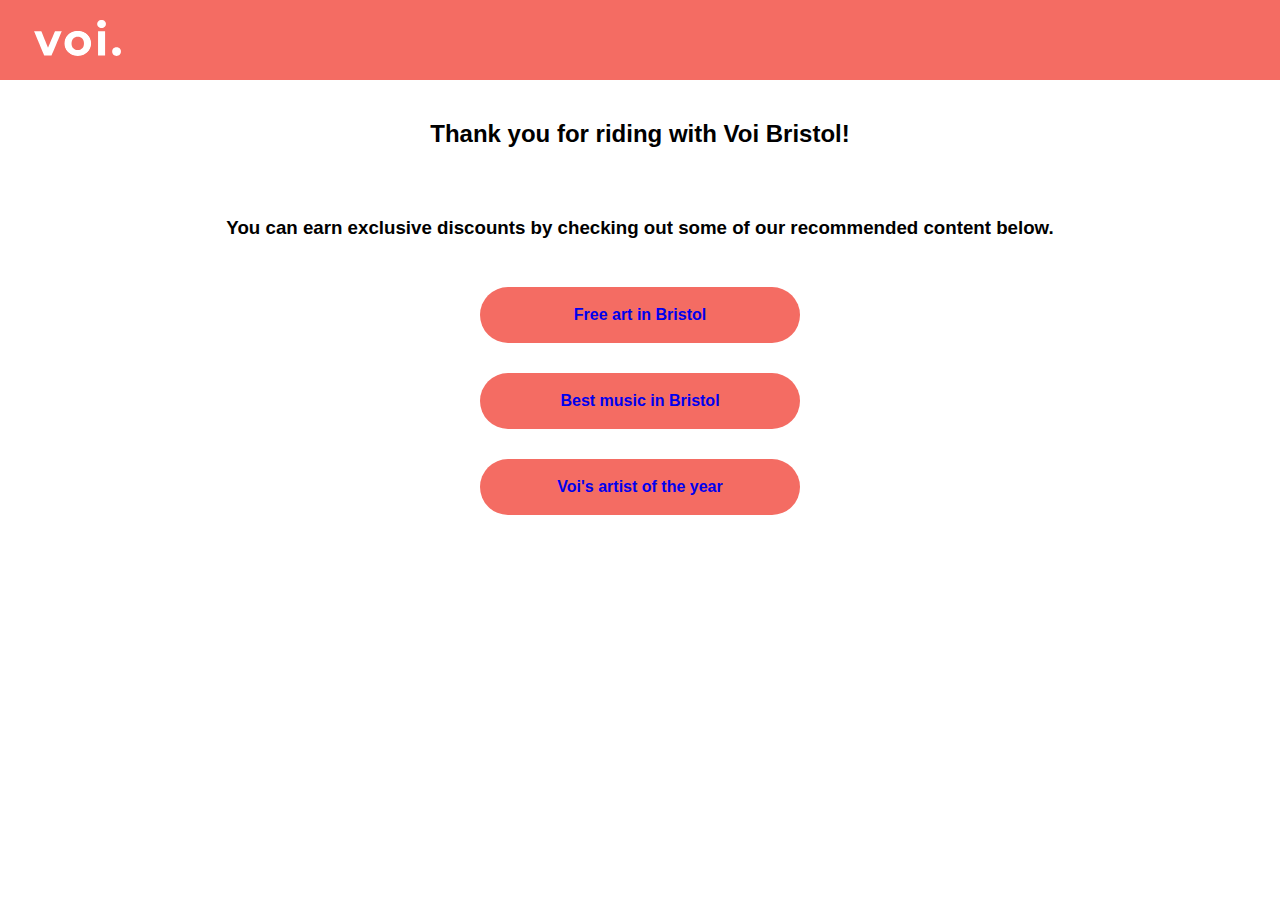
==== voi-bristol.html @ dc7e57ef "Initial commit" ====
<!DOCTYPE html>
<html lang="en">
  <head>
    <meta charset="utf-8" />
    <title>Voi Bristol</title>
    <link rel="stylesheet" href="styles.css" />
    <meta name="viewport" content="width=device-width, initial-scale=1.0" />
  </head>
  <body>
    <nav>
      <div class="flex flex-center space-between">
        <div class="logo-container">
          <a class="logo-link" href="/">
            <img class="logo" alt="logo" src="images/logo.svg" />
          </a>
        </div>
      </div>
    </nav>
    <div class="content">
      <h2>Thank you for riding with Voi Bristol!</h2>
      <h3>
        You can earn exclusive discounts by checking out some of our recommended
        content below.
      </h3>
      <a href="https://www.instagram.com/p/CnZw3lYtXbr/?igshid=YmMyMTA2M2Y=">Free art in Bristol</a>
      <a href="https://open.spotify.com/track/3ZVztwpM706kLZedWnjale?si=LlTqJYkERvawqjD_OycFPQ">Best music in Bristol</a>
      <a href="https://youtu.be/6_OHoNCnQxI">Voi's artist of the year</a>
    </div>
  </body>
</html>
---- styles.css ----
* {
  box-sizing: border-box;
  font-family: Sora, sans-serif;
}

body {
  margin: 0;
}

nav {
  background-color: #f46c63;
  padding: 20px 34px;
}

.logo {
  height: 36px;
}

.logo-container {
  height: 40px;
}

.content {
  padding: 20px;
  display: flex;
  flex-direction: column;
  align-items: center;
  gap: 30px;
}

h1,
h2,
h3,
h4,
h5,
h6,
p {
  text-align: center;
}

.content a {
  height: 56px;
  line-height: 56px;
  text-align: center;
  border-radius: 28px;
  width: 320px;
  background-color: #f46c63;
  border: none;
  font-size: 16px;
  font-weight: 600;
  text-decoration: none;
}
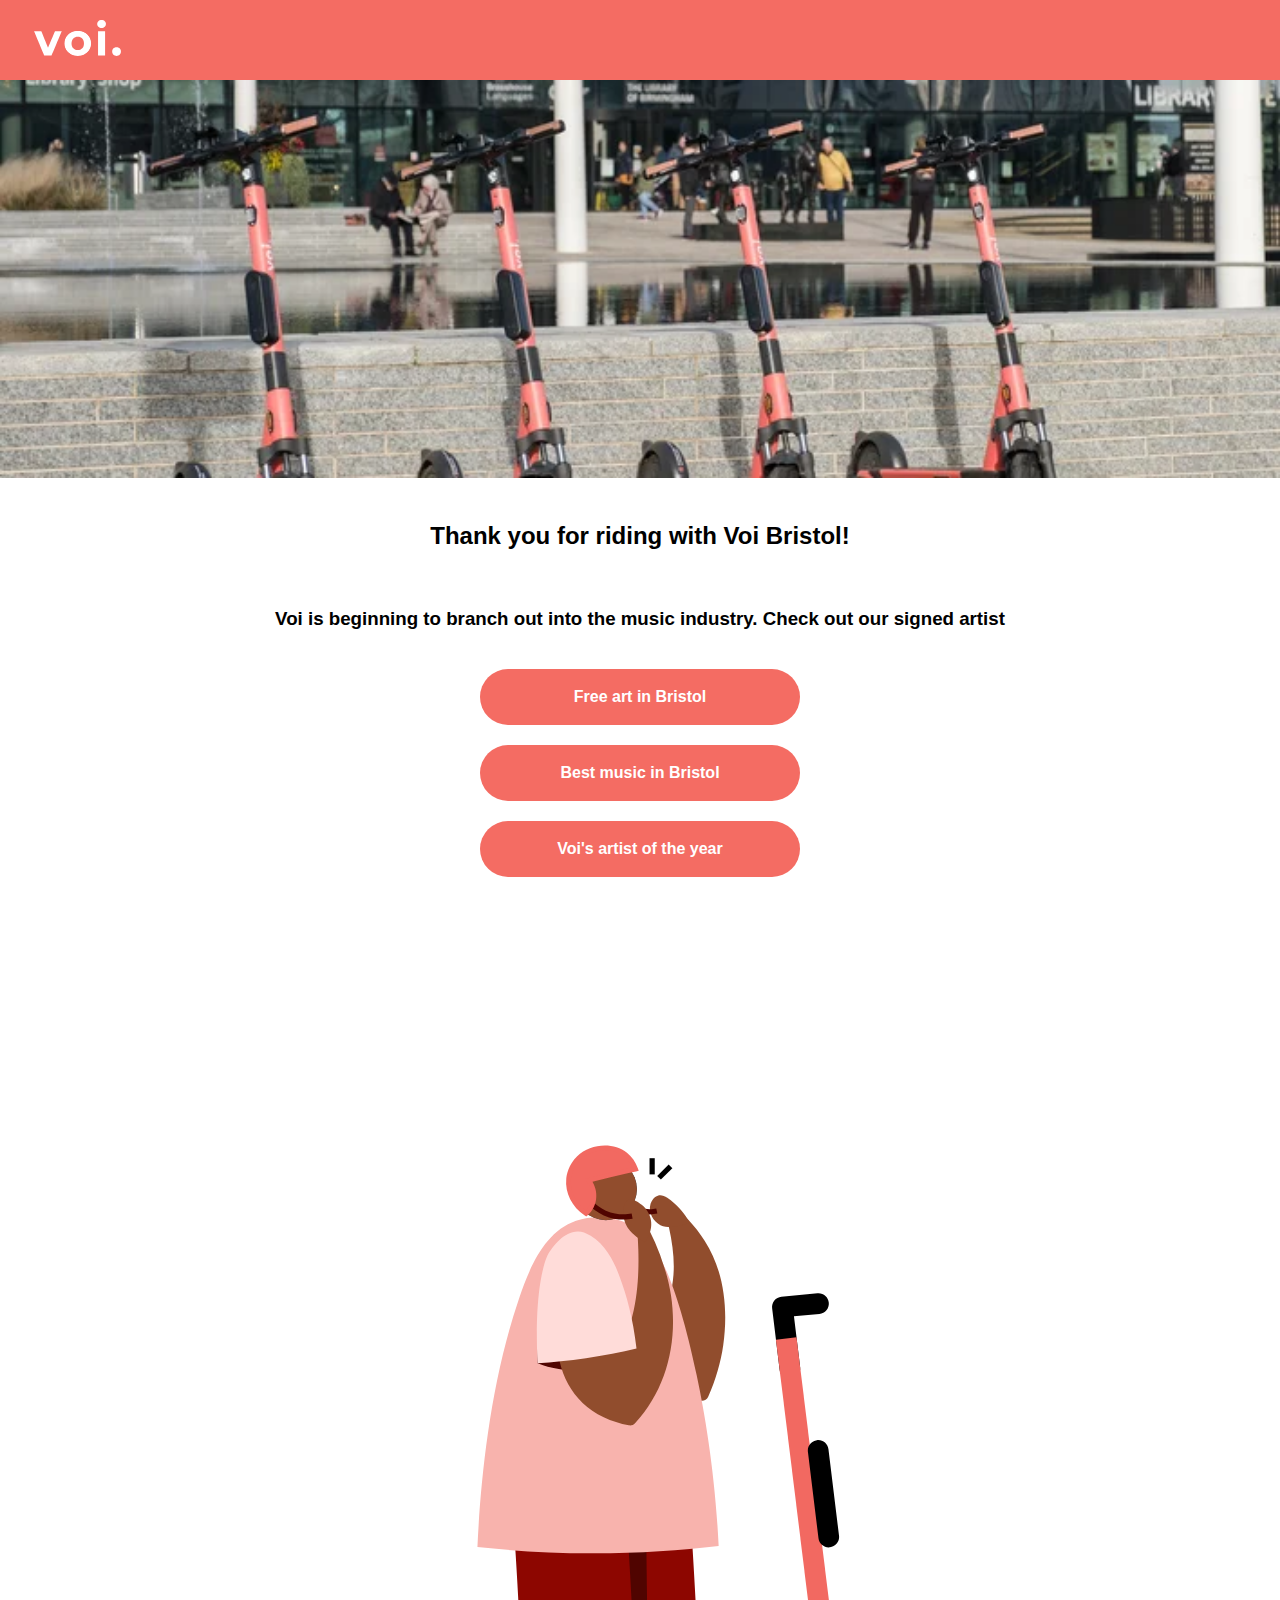
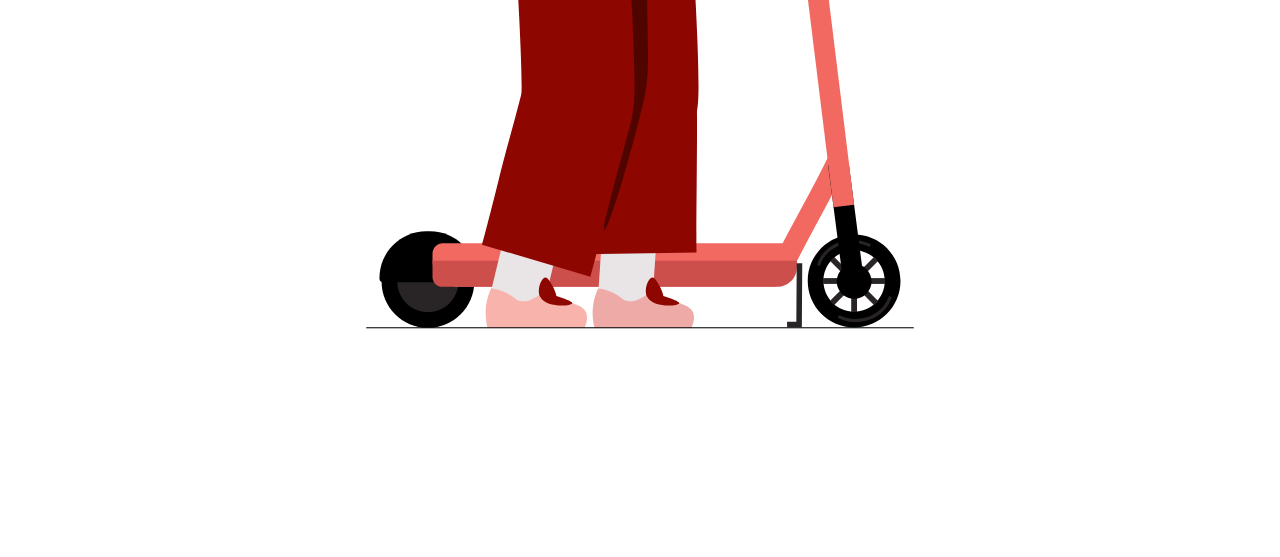
==== commit 18a2f05d: "Add some images and a sticky header" ====
--- a/voi-bristol.html
+++ b/voi-bristol.html
@@ -16,15 +16,16 @@
         </div>
       </div>
     </nav>
+    <img src="images/scooter_header_image.webp" alt="header" class="header-image">
     <div class="content">
       <h2>Thank you for riding with Voi Bristol!</h2>
       <h3>
-        You can earn exclusive discounts by checking out some of our recommended
-        content below.
+        Voi is beginning to branch out into the music industry. Check out our signed artist
       </h3>
       <a href="https://www.instagram.com/p/CnZw3lYtXbr/?igshid=YmMyMTA2M2Y=">Free art in Bristol</a>
       <a href="https://open.spotify.com/track/3ZVztwpM706kLZedWnjale?si=LlTqJYkERvawqjD_OycFPQ">Best music in Bristol</a>
       <a href="https://youtu.be/6_OHoNCnQxI">Voi's artist of the year</a>
+      <img src="images/scooter_clip_art.svg" alt="scooter">
     </div>
   </body>
 </html>
--- a/styles.css
+++ b/styles.css
@@ -10,6 +10,8 @@
 nav {
   background-color: #f46c63;
   padding: 20px 34px;
+  position: fixed;
+  width: 100%;
 }
 
 .logo {
@@ -20,12 +22,17 @@
   height: 40px;
 }
 
+.header-image {
+  width: 100%;
+  margin-top: 80px;
+}
+
 .content {
   padding: 20px;
   display: flex;
   flex-direction: column;
   align-items: center;
-  gap: 30px;
+  gap: 20px;
 }
 
 h1,
@@ -49,4 +56,5 @@
   font-size: 16px;
   font-weight: 600;
   text-decoration: none;
+  color: white;
 }
